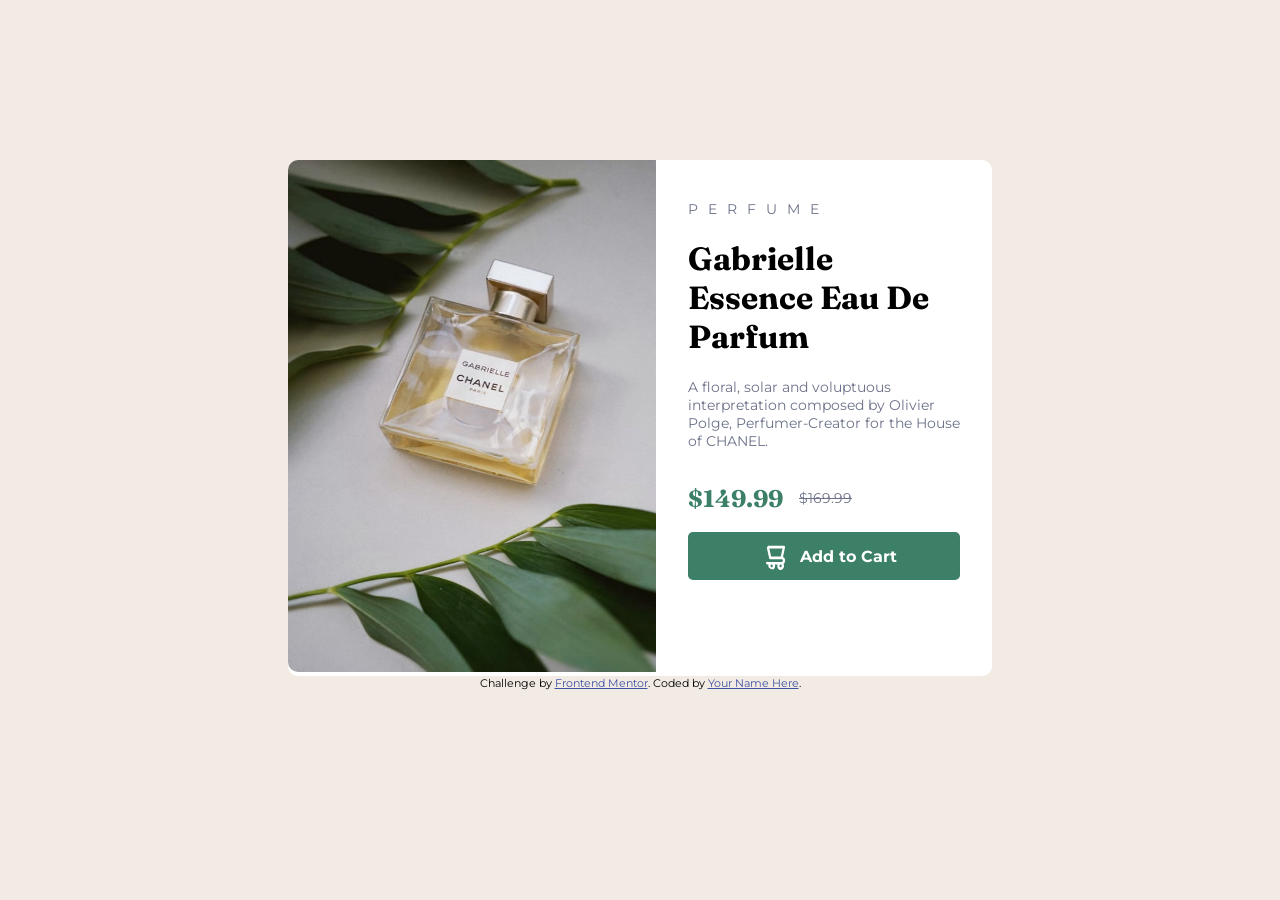
==== index.html @ 3ee5113d "Add files via upload" ====
<!DOCTYPE html>
<html lang="en">
<head>
  <meta charset="UTF-8">
  <meta name="viewport" content="width=device-width, initial-scale=1.0"> <!-- displays site properly based on user's device -->

  <link rel="icon" type="image/png" sizes="32x32" href="./images/favicon-32x32.png">
  <link rel="stylesheet" href="style.css">
  
  <title>Frontend Mentor | Product preview card component</title>

  <!-- Feel free to remove these styles or customise in your own stylesheet 👍 -->
  <style>
    .attribution { font-size: 0.6875rem; text-align: center; }
    .attribution a { color: hsl(228, 45%, 44%); }
  </style>
</head>
<body>
  <div class="holder1">
    <picture>
    <source media="(min-width: 48rem)" srcset=".\images\image-product-desktop.jpg">
    <img src="./images/image-product-mobile.jpg"> 
    </picture>
    <div class="holder2">
      <h2>Perfume</h2>

     <h1>Gabrielle Essence Eau De Parfum</h1>

     <p>
        A floral, solar and voluptuous interpretation composed by Olivier Polge, 
        Perfumer-Creator for the House of CHANEL.
        
      </p>

    <section>
      <h1>$149.99</h1>
      <p>
         $169.99
      </p>
    </section>
    <picture>
      <img src=".\images\icon-cart.svg">
      <h3>Add to Cart</h3>
      </picture>
    </div>
  </div>
  
  <footer class="attribution">
    Challenge by <a href="https://www.frontendmentor.io?ref=challenge">Frontend Mentor</a>. 
    Coded by <a href="#">Your Name Here</a>.
  </footer>
</body>
</html>
---- style.css ----
@import url('https://fonts.googleapis.com/css2?family=Fraunces:ital,opsz,wght@0,9..144,100..900;1,9..144,100..900&family=Montserrat:ital,wght@0,100..900;1,100..900&display=swap');


body{
    background-color: hsl(30, 38%, 92%);
    font-family: "Montserrat", sans-serif;
    
}

.holder1{
    
    background-color: hsl(0, 0%, 100%) ;
    width: 22rem;
    margin: 0 auto;
    margin-top: 10rem;
    border-radius: 10px;
    
}
p{
     color: hsl(228, 12%, 48%);
     font-size: 14px;
}
h2{
    letter-spacing: 10px;
    font-size: 14px;
    color: hsl(228, 12%, 48%);
    font-weight: normal;
    text-transform:uppercase;
}
.holder1 img{
    width:100%;
    border-radius: 10px 10px 0 0;
    margin: 0 auto;
}
.holder2{
    padding: 2rem;
    padding-top: 0;
    box-sizing: border-box;
}

.holder2 h1{
    font-family: "Fraunces", serif;
}

section{
    display: flex;
    align-items: center;
}
section h1{
    margin-right: 1rem;
    color: hsl(158, 36%, 37%);
    
}
section p{
    text-decoration-line: line-through;
    font-size: 14px;
    
}
.holder1 .holder2  picture{
    display: flex;
    align-items: center;
    justify-content:center;
    background-color: hsl(158, 36%, 37%);
    color:hsl(0, 0%, 100%) ;
    width:100%;
    height:2.5rem;
    border-radius: 5px;
}
.holder1 .holder2 picture img{
   width:8%;
   height:55%;
   margin:5%;
}


@media (min-width:48rem) {
    
    body{
  margin: 0 auto;
    }

    .holder1{
    background-color: hsl(0, 0%, 100%) ;
    width: 44rem;
    margin: 0 auto;
    margin-top: 10rem;
    border-radius: 10px;
    display: flex;
    justify-content: center;
    
}
.holder1 picture img{
    width:23rem;
    border-radius: 10px 0 0 10px;
    margin: 0 auto;
    height: 32rem;

}
.holder2{
    margin-top: 4%;
    padding: 2rem;
    padding-top: 0;
    padding-bottom: 0;
}
.holder1 .holder2 picture{
    height:3rem;
}
.holder1 .holder2 picture h3{
    margin:0;
    font-size: 1rem;
}
.holder1 .holder2 picture:hover{
    background-color: hsl(158, 42%, 18%);
}

}
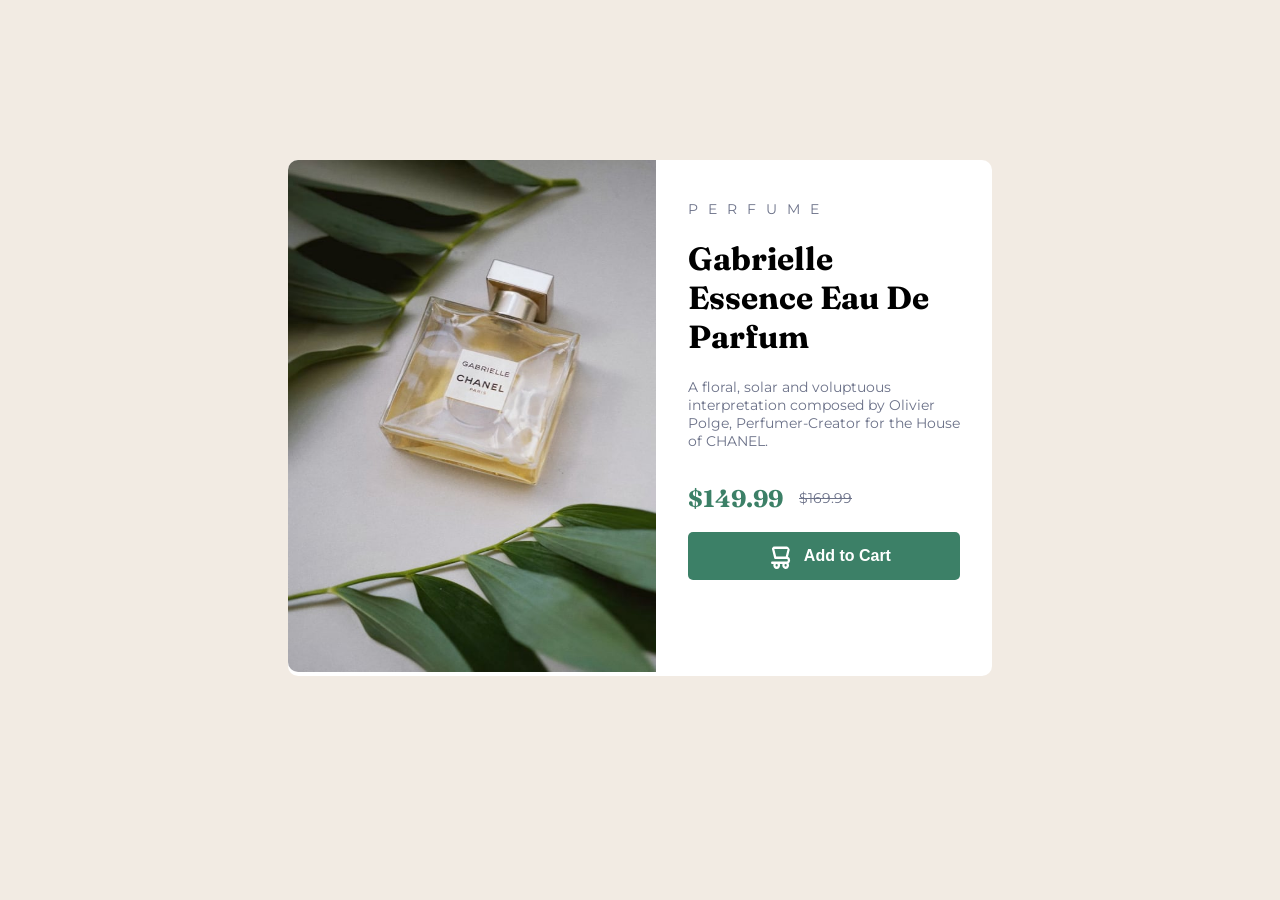
==== commit 13bb7c4c: "Add files via upload" ====
--- a/index.html
+++ b/index.html
@@ -18,8 +18,8 @@
 <body>
   <div class="holder1">
     <picture>
-    <source media="(min-width: 48rem)" srcset=".\images\image-product-desktop.jpg">
-    <img src="./images/image-product-mobile.jpg"> 
+    <source media="(min-width: 48rem)" srcset="./images/image-product-desktop.jpg" alt="image of our product">
+    <img src="./images/image-product-mobile.jpg" alt="image of our product"> 
     </picture>
     <div class="holder2">
       <h2>Perfume</h2>
@@ -38,16 +38,11 @@
          $169.99
       </p>
     </section>
-    <picture>
-      <img src=".\images\icon-cart.svg">
+    <button>
+      <img src="./images/icon-cart.svg" alt="image of shopping cart">
       <h3>Add to Cart</h3>
-      </picture>
+    </button>
     </div>
   </div>
-  
-  <footer class="attribution">
-    Challenge by <a href="https://www.frontendmentor.io?ref=challenge">Frontend Mentor</a>. 
-    Coded by <a href="#">Your Name Here</a>.
-  </footer>
 </body>
 </html>
--- a/style.css
+++ b/style.css
@@ -57,7 +57,7 @@
     font-size: 14px;
     
 }
-.holder1 .holder2  picture{
+.holder1 .holder2  button{
     display: flex;
     align-items: center;
     justify-content:center;
@@ -66,8 +66,9 @@
     width:100%;
     height:2.5rem;
     border-radius: 5px;
+    border:0px;
 }
-.holder1 .holder2 picture img{
+.holder1 .holder2 button img{
    width:8%;
    height:55%;
    margin:5%;
@@ -103,14 +104,14 @@
     padding-top: 0;
     padding-bottom: 0;
 }
-.holder1 .holder2 picture{
+.holder1 .holder2 button{
     height:3rem;
 }
-.holder1 .holder2 picture h3{
+.holder1 .holder2 button h3{
     margin:0;
     font-size: 1rem;
 }
-.holder1 .holder2 picture:hover{
+.holder1 .holder2 button:hover{
     background-color: hsl(158, 42%, 18%);
 }
 
